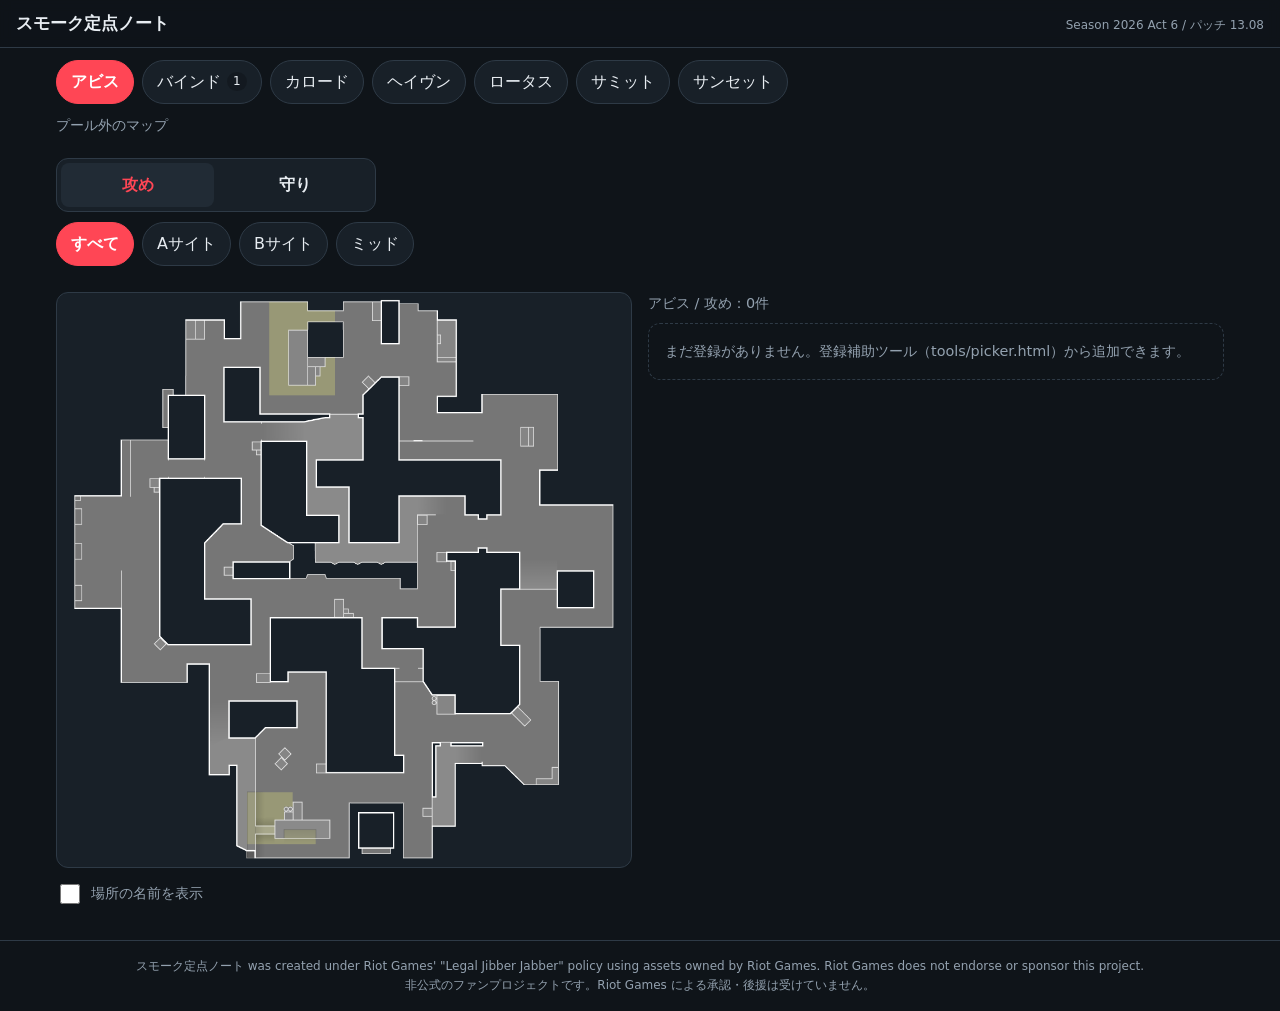
==== index.html @ 59e8c2c5 "Add files via upload" ====
<!doctype html>
<html lang="ja">
<head>
  <meta charset="utf-8">
  <meta name="viewport" content="width=device-width, initial-scale=1">
  <meta name="theme-color" content="#0f1419">
  <title>スモーク定点ノート</title>
  <link rel="stylesheet" href="css/style.css">
</head>
<body>
  <header class="topbar">
    <h1>スモーク定点ノート</h1>
    <span id="act-label" class="act-label"></span>
  </header>

  <main id="app" class="layout">
    <section class="controls" aria-label="絞り込み">
      <div class="map-picker">
        <div id="pool-maps" class="chips scroll-x" role="radiogroup" aria-label="マップ（今のプール）"></div>
        <details class="other-maps">
          <summary>プール外のマップ</summary>
          <div id="other-maps" class="chips wrap" role="radiogroup" aria-label="マップ（プール外）"></div>
        </details>
      </div>

      <div id="side-toggle" class="segmented" role="radiogroup" aria-label="攻め・守り"></div>
      <div id="site-chips" class="chips wrap" role="radiogroup" aria-label="サイト"></div>
      <div id="agent-chips" class="chips wrap" role="radiogroup" aria-label="エージェント"></div>
    </section>

    <section class="map-panel" aria-label="ミニマップ">
      <div id="minimap" class="minimap">
        <img id="minimap-img" alt="">
        <svg id="minimap-lines" class="minimap-lines" viewBox="0 0 1 1" preserveAspectRatio="none" aria-hidden="true"></svg>
        <div id="minimap-callouts" class="minimap-layer"></div>
        <div id="minimap-pins" class="minimap-layer"></div>
      </div>
      <label class="toggle">
        <input type="checkbox" id="show-callouts">
        <span>場所の名前を表示</span>
      </label>
    </section>

    <section class="list-panel" aria-label="定点一覧">
      <p id="result-count" class="result-count"></p>
      <ol id="cards" class="cards"></ol>
    </section>
  </main>

  <div id="setup-message" class="setup-message" hidden></div>

  <footer class="footer">
    <p>スモーク定点ノート was created under Riot Games' "Legal Jibber Jabber" policy using assets owned by Riot Games. Riot Games does not endorse or sponsor this project.</p>
    <p>非公式のファンプロジェクトです。Riot Games による承認・後援は受けていません。</p>
  </footer>

  <script src="js/common.js"></script>
  <script src="js/app.js"></script>
</body>
</html>
---- css/style.css ----
/* スマホを基準に作り、広い画面では2列に広げる */
:root {
  --bg: #0f1419;
  --panel: #182028;
  --panel-2: #212b35;
  --line: #2e3a46;
  --text: #e8edf2;
  --muted: #93a1af;
  --accent: #ff4655;      /* ピン・選択中 */
  --accent-soft: #ff465522;
  --stand: #3ddc97;       /* 立ち位置 */
  --warn: #f5b942;
  --radius: 12px;
  --tap: 44px;            /* タップしやすい最小サイズ */
}

* { box-sizing: border-box; }

html { -webkit-text-size-adjust: 100%; }

body {
  margin: 0;
  background: var(--bg);
  color: var(--text);
  font-family: system-ui, -apple-system, "Hiragino Sans", "Noto Sans JP", sans-serif;
  font-size: 16px;
  line-height: 1.6;
}

button { font: inherit; color: inherit; cursor: pointer; }

.topbar {
  position: sticky;
  top: 0;
  z-index: 10;
  display: flex;
  align-items: baseline;
  justify-content: space-between;
  gap: 8px;
  padding: 10px 16px;
  background: rgba(15, 20, 25, 0.92);
  backdrop-filter: blur(6px);
  border-bottom: 1px solid var(--line);
}
.topbar h1 { margin: 0; font-size: 1.05rem; }
.act-label { color: var(--muted); font-size: 0.75rem; text-align: right; }

.layout {
  display: grid;
  gap: 16px;
  padding: 12px 16px 24px;
  max-width: 1200px;
  margin: 0 auto;
}

/* ---------- 絞り込み ---------- */
.controls { display: grid; gap: 10px; }

.chips { display: flex; gap: 8px; }
.chips.wrap { flex-wrap: wrap; }
.chips.scroll-x {
  overflow-x: auto;
  scrollbar-width: none;
  padding-bottom: 2px;
  margin: 0 -16px;
  padding-left: 16px;
  padding-right: 16px;
}
.chips.scroll-x::-webkit-scrollbar { display: none; }

.chip {
  flex: 0 0 auto;
  min-height: var(--tap);
  padding: 0 14px;
  border: 1px solid var(--line);
  border-radius: 999px;
  background: var(--panel);
  display: inline-flex;
  align-items: center;
  gap: 6px;
  white-space: nowrap;
}
.chip.is-active { background: var(--accent); border-color: var(--accent); color: #fff; font-weight: 700; }
.chip-count {
  font-size: 0.75rem;
  min-width: 1.4em;
  padding: 0 6px;
  border-radius: 999px;
  background: #0003;
  text-align: center;
}

.other-maps summary {
  min-height: var(--tap);
  display: flex;
  align-items: center;
  color: var(--muted);
  font-size: 0.9rem;
  cursor: pointer;
}
.other-maps[open] summary { margin-bottom: 6px; }

.segmented {
  display: grid;
  grid-template-columns: 1fr 1fr;
  padding: 4px;
  gap: 4px;
  background: var(--panel);
  border: 1px solid var(--line);
  border-radius: var(--radius);
}
.segmented button {
  min-height: var(--tap);
  border: 0;
  border-radius: 8px;
  background: transparent;
  font-weight: 700;
}
.segmented button.is-active { background: var(--panel-2); color: var(--accent); }

/* ---------- ミニマップ ---------- */
.minimap {
  position: relative;
  width: 100%;
  aspect-ratio: 1 / 1;
  border-radius: var(--radius);
  overflow: hidden;
  background: var(--panel);
  border: 1px solid var(--line);
}
.minimap img { position: absolute; inset: 0; width: 100%; height: 100%; object-fit: contain; }
.minimap-layer, .minimap-lines { position: absolute; inset: 0; width: 100%; height: 100%; }
.minimap-layer { pointer-events: none; }
.minimap-layer > * { pointer-events: auto; }
.minimap-lines { pointer-events: none; }
.minimap-lines line {
  stroke: var(--stand);
  stroke-width: 2px;
  stroke-dasharray: 6 4;
  vector-effect: non-scaling-stroke; /* 画面サイズに関係なく線の太さを一定に */
}

.pin {
  position: absolute;
  width: 34px;
  height: 34px;
  margin: -17px 0 0 -17px;
  border-radius: 50%;
  border: 2px solid #fff;
  background: var(--accent);
  color: #fff;
  font-weight: 800;
  font-size: 0.9rem;
  box-shadow: 0 2px 6px #0008;
  /* 見た目は34pxでもタップ判定は広めにとる */
  outline-offset: 2px;
}
.pin::after { content: ""; position: absolute; inset: -6px; }
.pin.is-selected { transform: scale(1.2); box-shadow: 0 0 0 6px var(--accent-soft), 0 2px 6px #0008; z-index: 2; }

.stand {
  position: absolute;
  width: 16px;
  height: 16px;
  margin: -8px 0 0 -8px;
  border-radius: 50%;
  background: var(--stand);
  border: 2px solid #fff;
}

.callout {
  position: absolute;
  transform: translate(-50%, -50%);
  padding: 0 4px;
  font-size: 0.62rem;
  line-height: 1.5;
  white-space: nowrap;
  color: #fff;
  background: #000a;
  border-radius: 4px;
  pointer-events: none !important;
}

.toggle {
  display: inline-flex;
  align-items: center;
  gap: 8px;
  min-height: var(--tap);
  margin-top: 4px;
  color: var(--muted);
  font-size: 0.9rem;
}
.toggle input { width: 20px; height: 20px; accent-color: var(--accent); }

/* ---------- カード ---------- */
.result-count { margin: 0 0 8px; color: var(--muted); font-size: 0.9rem; }

.cards { list-style: none; margin: 0; padding: 0; display: grid; gap: 12px; }

.card {
  background: var(--panel);
  border: 1px solid var(--line);
  border-radius: var(--radius);
  padding: 12px;
  display: grid;
  gap: 8px;
}
.card.is-selected { border-color: var(--accent); box-shadow: 0 0 0 1px var(--accent); }

.card-head {
  display: flex;
  align-items: flex-start;
  gap: 10px;
  min-height: var(--tap);
  padding: 0;
  border: 0;
  background: none;
  text-align: left;
}
.card-number {
  flex: 0 0 auto;
  width: 30px;
  height: 30px;
  border-radius: 50%;
  background: var(--accent);
  display: grid;
  place-items: center;
  font-weight: 800;
  font-size: 0.85rem;
}
.card-title { font-weight: 700; padding-top: 2px; }

.badges { display: flex; flex-wrap: wrap; gap: 6px; }
.badge {
  font-size: 0.75rem;
  padding: 2px 8px;
  border-radius: 999px;
  background: var(--panel-2);
  color: var(--muted);
}
.badge-agent { color: var(--text); }
.badge-warn { color: var(--bg); background: var(--warn); }

.card-comment { margin: 0; white-space: pre-wrap; }
.card-image { width: 100%; border-radius: 8px; display: block; }
.card-source { margin: 0; color: var(--muted); font-size: 0.8rem; }

.video-button {
  width: 100%;
  min-height: var(--tap);
  border: 1px solid var(--line);
  border-radius: 8px;
  background: var(--panel-2);
}
.video iframe { width: 100%; aspect-ratio: 16 / 9; border: 0; border-radius: 8px; display: block; }

.empty {
  padding: 16px;
  border: 1px dashed var(--line);
  border-radius: var(--radius);
  color: var(--muted);
  font-size: 0.9rem;
}

/* ---------- 初期設定の案内・フッター ---------- */
.setup-message { max-width: 640px; margin: 24px auto; padding: 16px; }
.setup-message code { background: var(--panel-2); padding: 2px 6px; border-radius: 4px; word-break: break-all; }

.footer { padding: 16px; color: var(--muted); font-size: 0.75rem; text-align: center; border-top: 1px solid var(--line); }
.footer p { margin: 0; }

/* ---------- 広い画面（PC・タブレット横） ---------- */
@media (min-width: 900px) {
  .layout {
    grid-template-columns: minmax(360px, 1fr) minmax(320px, 1fr);
    grid-template-areas:
      "controls controls"
      "map      list";
    align-items: start;
  }
  .controls { grid-area: controls; }
  .map-panel { grid-area: map; position: sticky; top: 64px; }
  .list-panel { grid-area: list; }
  .chips.scroll-x { flex-wrap: wrap; overflow: visible; margin: 0; padding: 0; }
  .segmented { max-width: 320px; }
  .callout { font-size: 0.72rem; }
}
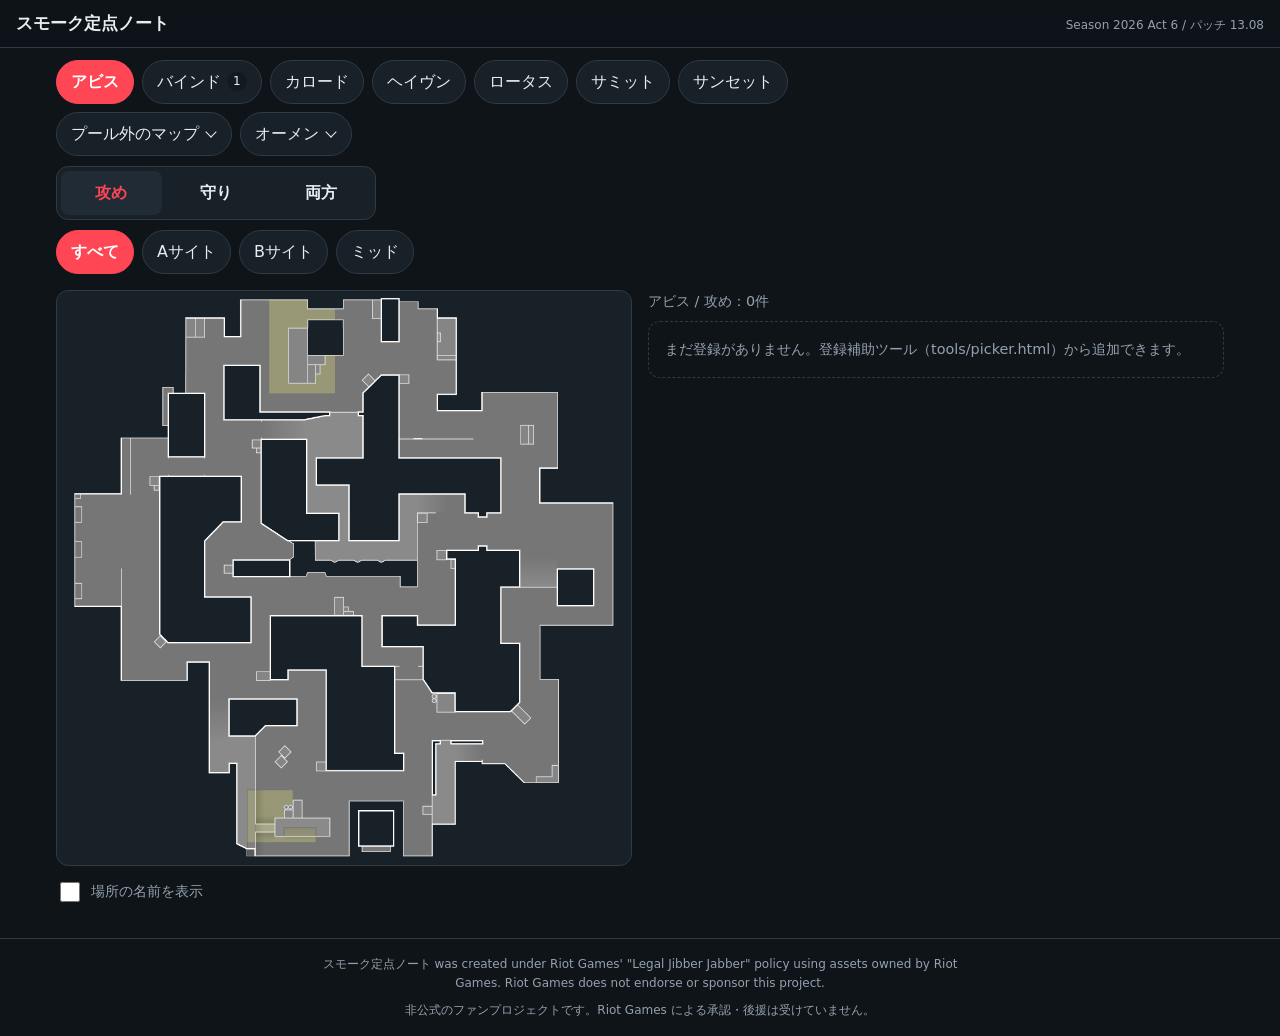
==== commit f49e88d9: "絞り込みをメニューに整理し、全キャラ共通の定点と確認用データを追加 定点はエージェントであまり変わらないため、閲覧ページはオーメン固定で始め、エージェントと プール外のマップを押しやすいメニューに移し" ====
--- a/index.html
+++ b/index.html
@@ -17,15 +17,14 @@
     <section class="controls" aria-label="絞り込み">
       <div class="map-picker">
         <div id="pool-maps" class="chips scroll-x" role="radiogroup" aria-label="マップ（今のプール）"></div>
-        <details class="other-maps">
-          <summary>プール外のマップ</summary>
-          <div id="other-maps" class="chips wrap" role="radiogroup" aria-label="マップ（プール外）"></div>
-        </details>
+        <div class="sub-menus">
+          <div id="other-maps-menu"></div>
+          <div id="agent-menu"></div>
+        </div>
       </div>
 
       <div id="side-toggle" class="segmented" role="radiogroup" aria-label="攻め・守り"></div>
       <div id="site-chips" class="chips wrap" role="radiogroup" aria-label="サイト"></div>
-      <div id="agent-chips" class="chips wrap" role="radiogroup" aria-label="エージェント"></div>
     </section>
 
     <section class="map-panel" aria-label="ミニマップ">
--- a/css/style.css
+++ b/css/style.css
@@ -16,6 +16,9 @@
 
 * { box-sizing: border-box; }
 
+/* display を指定した要素でも hidden 属性で確実に隠す */
+[hidden] { display: none !important; }
+
 html { -webkit-text-size-adjust: 100%; }
 
 body {
@@ -34,19 +37,30 @@
   top: 0;
   z-index: 10;
   display: flex;
+  flex-wrap: wrap; /* 1行に収まらなければ右側の表示を2行目へ回す */
   align-items: baseline;
   justify-content: space-between;
-  gap: 8px;
+  gap: 2px 8px;
   padding: 10px 16px;
   background: rgba(15, 20, 25, 0.92);
   backdrop-filter: blur(6px);
   border-bottom: 1px solid var(--line);
 }
-.topbar h1 { margin: 0; font-size: 1.05rem; }
-.act-label { color: var(--muted); font-size: 0.75rem; text-align: right; }
+.topbar h1 { margin: 0; font-size: 1.05rem; white-space: nowrap; }
+.act-label {
+  max-width: 100%;
+  overflow: hidden;
+  color: var(--muted);
+  font-size: 0.75rem;
+  text-align: right;
+  white-space: nowrap;
+  text-overflow: ellipsis;
+}
 
 .layout {
   display: grid;
+  /* minmax(0, …)：マップ選択行の長さで列が広がらないようにする */
+  grid-template-columns: minmax(0, 1fr);
   gap: 16px;
   padding: 12px 16px 24px;
   max-width: 1200px;
@@ -54,7 +68,7 @@
 }
 
 /* ---------- 絞り込み ---------- */
-.controls { display: grid; gap: 10px; }
+.controls { display: grid; grid-template-columns: minmax(0, 1fr); gap: 10px; }
 
 .chips { display: flex; gap: 8px; }
 .chips.wrap { flex-wrap: wrap; }
@@ -81,6 +95,52 @@
   white-space: nowrap;
 }
 .chip.is-active { background: var(--accent); border-color: var(--accent); color: #fff; font-weight: 700; }
+/* プール外のマップとエージェントのメニュー（一覧の角も丸くするため自前で作っている） */
+.chip-menu { position: relative; }
+.chip-menu-toggle::after {
+  content: "";
+  width: 7px;
+  height: 7px;
+  margin: -3px 2px 0 2px;
+  border-right: 1.5px solid currentColor;
+  border-bottom: 1.5px solid currentColor;
+  transform: rotate(45deg);
+}
+.chip-menu-toggle[aria-expanded="true"]::after { margin-top: 3px; transform: rotate(225deg); }
+.chip.is-outlined { border-color: var(--accent); color: var(--accent); font-weight: 700; }
+.chip-menu-list {
+  position: absolute;
+  top: calc(100% + 6px);
+  left: 0;
+  z-index: 5;
+  display: grid;
+  gap: 2px;
+  min-width: 11em;
+  max-height: 75vh;
+  overflow-y: auto;
+  scrollbar-width: none; /* 太いスクロールバーが角丸の内側に出ないようにする */
+  padding: 6px;
+  border: 1px solid var(--line);
+  border-radius: var(--radius);
+  background: var(--panel);
+  box-shadow: 0 6px 20px #0008;
+}
+.chip-menu-list.align-right { left: auto; right: 0; }
+.chip-menu-list button {
+  min-height: var(--tap);
+  display: flex;
+  align-items: center;
+  justify-content: space-between;
+  gap: 12px;
+  padding: 0 12px;
+  border: 0;
+  border-radius: 8px;
+  background: transparent;
+  text-align: left;
+  white-space: nowrap;
+}
+.chip-menu-list button:hover { background: var(--panel-2); }
+.chip-menu-list button.is-active { color: var(--accent); font-weight: 700; }
 .chip-count {
   font-size: 0.75rem;
   min-width: 1.4em;
@@ -90,19 +150,11 @@
   text-align: center;
 }
 
-.other-maps summary {
-  min-height: var(--tap);
-  display: flex;
-  align-items: center;
-  color: var(--muted);
-  font-size: 0.9rem;
-  cursor: pointer;
-}
-.other-maps[open] summary { margin-bottom: 6px; }
+.sub-menus { display: flex; flex-wrap: wrap; gap: 8px; margin-top: 8px; }
 
 .segmented {
   display: grid;
-  grid-template-columns: 1fr 1fr;
+  grid-template-columns: repeat(3, 1fr);
   padding: 4px;
   gap: 4px;
   background: var(--panel);
@@ -127,6 +179,7 @@
   overflow: hidden;
   background: var(--panel);
   border: 1px solid var(--line);
+  container-type: inline-size; /* ピンの大きさをマップの表示幅に合わせるため */
 }
 .minimap img { position: absolute; inset: 0; width: 100%; height: 100%; object-fit: contain; }
 .minimap-layer, .minimap-lines { position: absolute; inset: 0; width: 100%; height: 100%; }
@@ -141,28 +194,45 @@
 }
 
 .pin {
-  position: absolute;
-  width: 34px;
-  height: 34px;
-  margin: -17px 0 0 -17px;
+  /* 直径は smokeStyle() が実寸から計算して渡す。下の 6cqw は半径が未登録のエージェント用 */
+  width: var(--pin-size, 6cqw);
+  height: var(--pin-size, 6cqw);
+  margin: calc(var(--pin-size, 6cqw) / -2) 0 0 calc(var(--pin-size, 6cqw) / -2);
+  position: absolute;
+  display: flex;
+  align-items: center;
+  justify-content: center;
+  padding: 0;
   border-radius: 50%;
-  border: 2px solid #fff;
-  background: var(--accent);
+  border: 1.5px solid #fff;
+  background: #ff465566; /* 塗りだけ透かして下の地形を見えるようにする */
   color: #fff;
   font-weight: 800;
-  font-size: 0.9rem;
-  box-shadow: 0 2px 6px #0008;
-  /* 見た目は34pxでもタップ判定は広めにとる */
+  font-size: max(10px, 2.8cqw); /* 円が小さくても番号は読める大きさを保つ */
+  line-height: 1;
+  white-space: nowrap;
+  text-shadow: 0 1px 2px #000;
   outline-offset: 2px;
 }
-.pin::after { content: ""; position: absolute; inset: -6px; }
-.pin.is-selected { transform: scale(1.2); box-shadow: 0 0 0 6px var(--accent-soft), 0 2px 6px #0008; z-index: 2; }
+/* 見た目が小さくてもタップ判定は44px確保する */
+.pin::after {
+  content: "";
+  position: absolute;
+  top: 50%;
+  left: 50%;
+  width: max(100%, var(--tap));
+  height: max(100%, var(--tap));
+  transform: translate(-50%, -50%);
+}
+/* 円の大きさは実寸なので、選択中も拡大せず色で区別する */
+.pin.is-selected { background: #ff4655aa; box-shadow: 0 0 0 3px var(--accent-soft); z-index: 2; }
 
 .stand {
-  position: absolute;
-  width: 16px;
-  height: 16px;
-  margin: -8px 0 0 -8px;
+  --stand-size: max(8px, 2.4cqw);
+  position: absolute;
+  width: var(--stand-size);
+  height: var(--stand-size);
+  margin: calc(var(--stand-size) / -2) 0 0 calc(var(--stand-size) / -2);
   border-radius: 50%;
   background: var(--stand);
   border: 2px solid #fff;
@@ -266,8 +336,9 @@
 .setup-message { max-width: 640px; margin: 24px auto; padding: 16px; }
 .setup-message code { background: var(--panel-2); padding: 2px 6px; border-radius: 4px; word-break: break-all; }
 
-.footer { padding: 16px; color: var(--muted); font-size: 0.75rem; text-align: center; border-top: 1px solid var(--line); }
-.footer p { margin: 0; }
+.footer { padding: 16px; color: var(--muted); font-size: 0.75rem; border-top: 1px solid var(--line); }
+.footer p { max-width: 40rem; margin: 0 auto; text-wrap: pretty; }
+.footer p + p { margin-top: 8px; }
 
 /* ---------- 広い画面（PC・タブレット横） ---------- */
 @media (min-width: 900px) {
@@ -284,4 +355,5 @@
   .chips.scroll-x { flex-wrap: wrap; overflow: visible; margin: 0; padding: 0; }
   .segmented { max-width: 320px; }
   .callout { font-size: 0.72rem; }
-}
+  .footer { text-align: center; }
+}
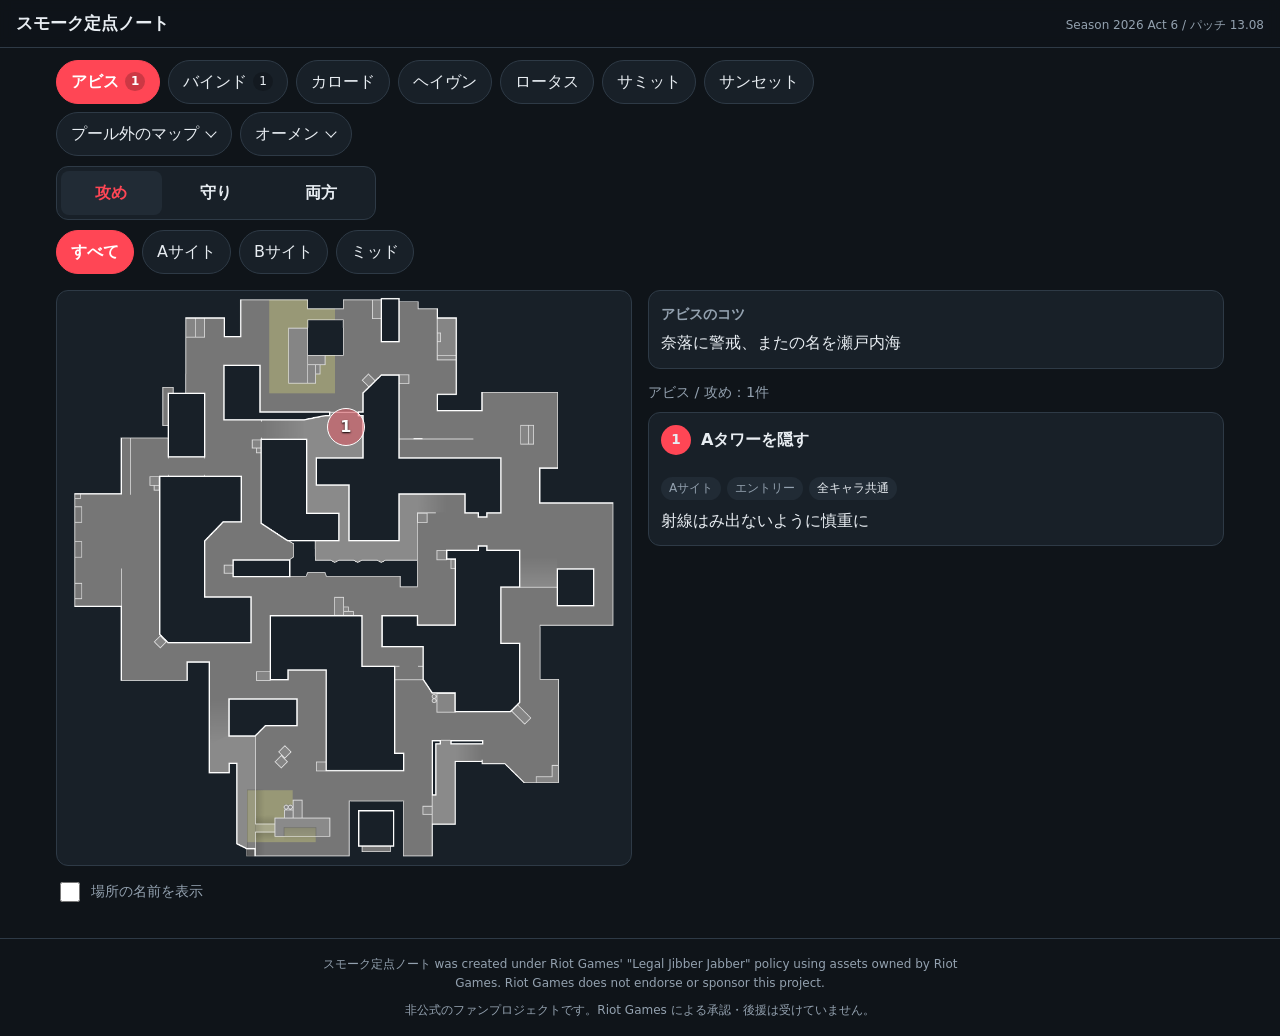
==== commit c117ed5a: "マップごとのコツ欄と登録補助ツールからの直接保存を追加 定点とは別にマップの注意点を残せるよう data/notes.json と閲覧ページの表示を追加した。 JSON の貼り付けをなくすため、scr" ====
--- a/index.html
+++ b/index.html
@@ -41,6 +41,7 @@
     </section>
 
     <section class="list-panel" aria-label="定点一覧">
+      <div id="map-note" class="map-note" hidden></div>
       <p id="result-count" class="result-count"></p>
       <ol id="cards" class="cards"></ol>
     </section>
--- a/css/style.css
+++ b/css/style.css
@@ -263,6 +263,16 @@
 .toggle input { width: 20px; height: 20px; accent-color: var(--accent); }
 
 /* ---------- カード ---------- */
+.map-note {
+  margin-bottom: 12px;
+  padding: 12px;
+  background: var(--panel);
+  border: 1px solid var(--line);
+  border-radius: var(--radius);
+}
+.map-note h2 { margin: 0 0 4px; color: var(--muted); font-size: 0.9rem; }
+.map-note p { margin: 0; white-space: pre-wrap; overflow-wrap: anywhere; }
+
 .result-count { margin: 0 0 8px; color: var(--muted); font-size: 0.9rem; }
 
 .cards { list-style: none; margin: 0; padding: 0; display: grid; gap: 12px; }
